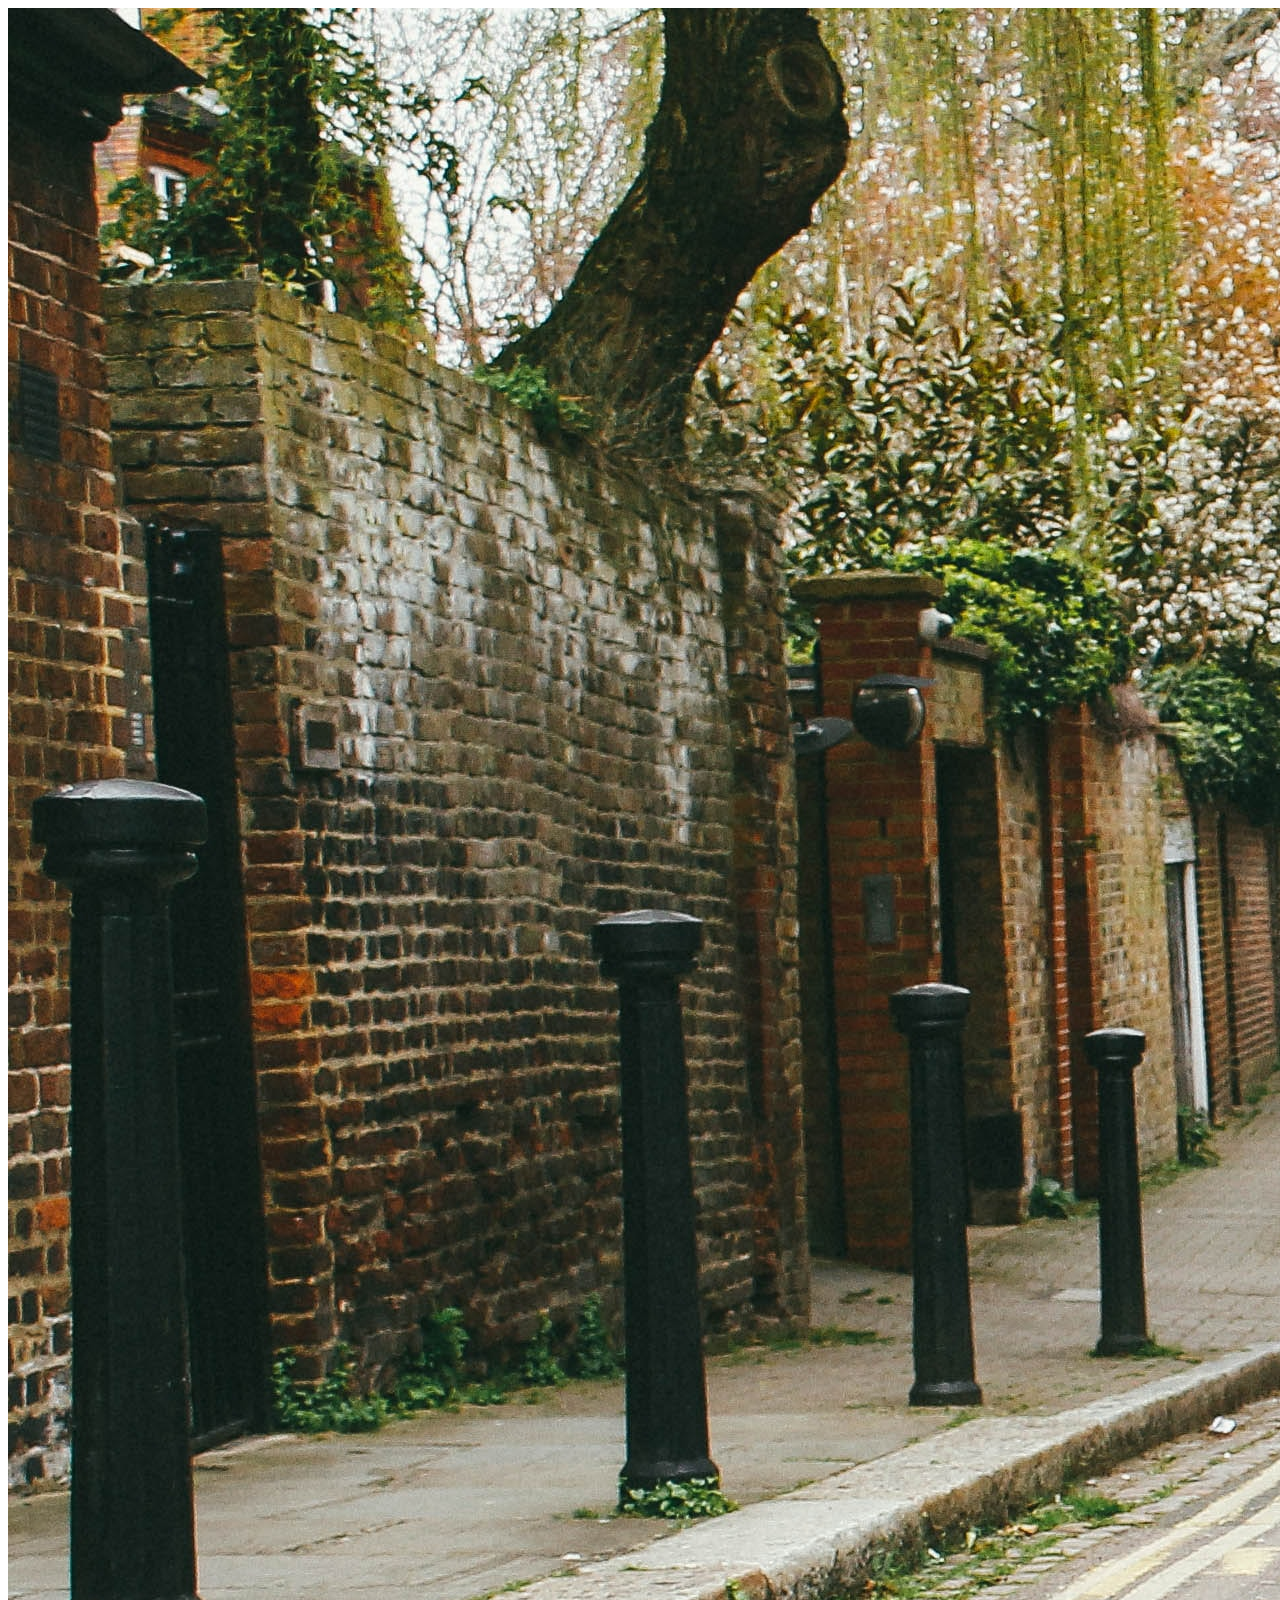
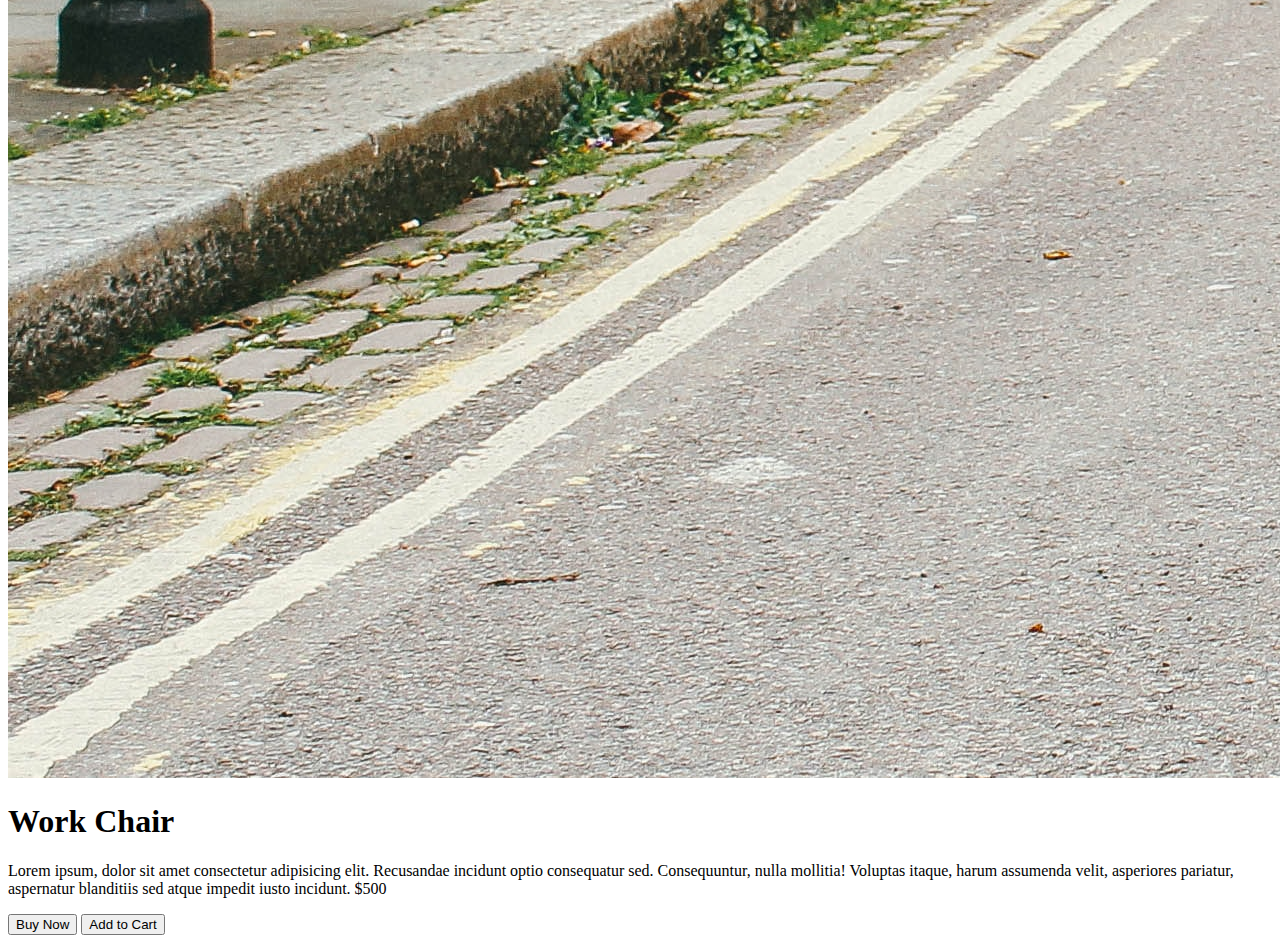
==== index.html @ 8987aeab "Added template HTML" ====
<!DOCTYPE html>
<html lang="en">
  <head>
    <meta charset="UTF-8" />
    <meta name="viewport" content="width=device-width, initial-scale=1.0" />
    <meta http-equiv="X-UA-Compatible" content="ie=edge" />
    <title>Work Chair</title>
    <link rel="stylesheet" href="style.css" />
  </head>
  <body>
    <main>
      <card>
        <img src="./chair.jpg" alt="Chair in greenery" srcset="" />
        <h1>Work Chair</h1>

        <p>
          Lorem ipsum, dolor sit amet consectetur adipisicing elit. Recusandae
          incidunt optio consequatur sed. Consequuntur, nulla mollitia! Voluptas
          itaque, harum assumenda velit, asperiores pariatur, aspernatur
          blanditiis sed atque impedit iusto incidunt. $500
        </p>

        <button>Buy Now</button>
        <button>Add to Cart</button>
      </card>
    </main>
    <!-- <script src="index.js"></script> -->
  </body>
</html>
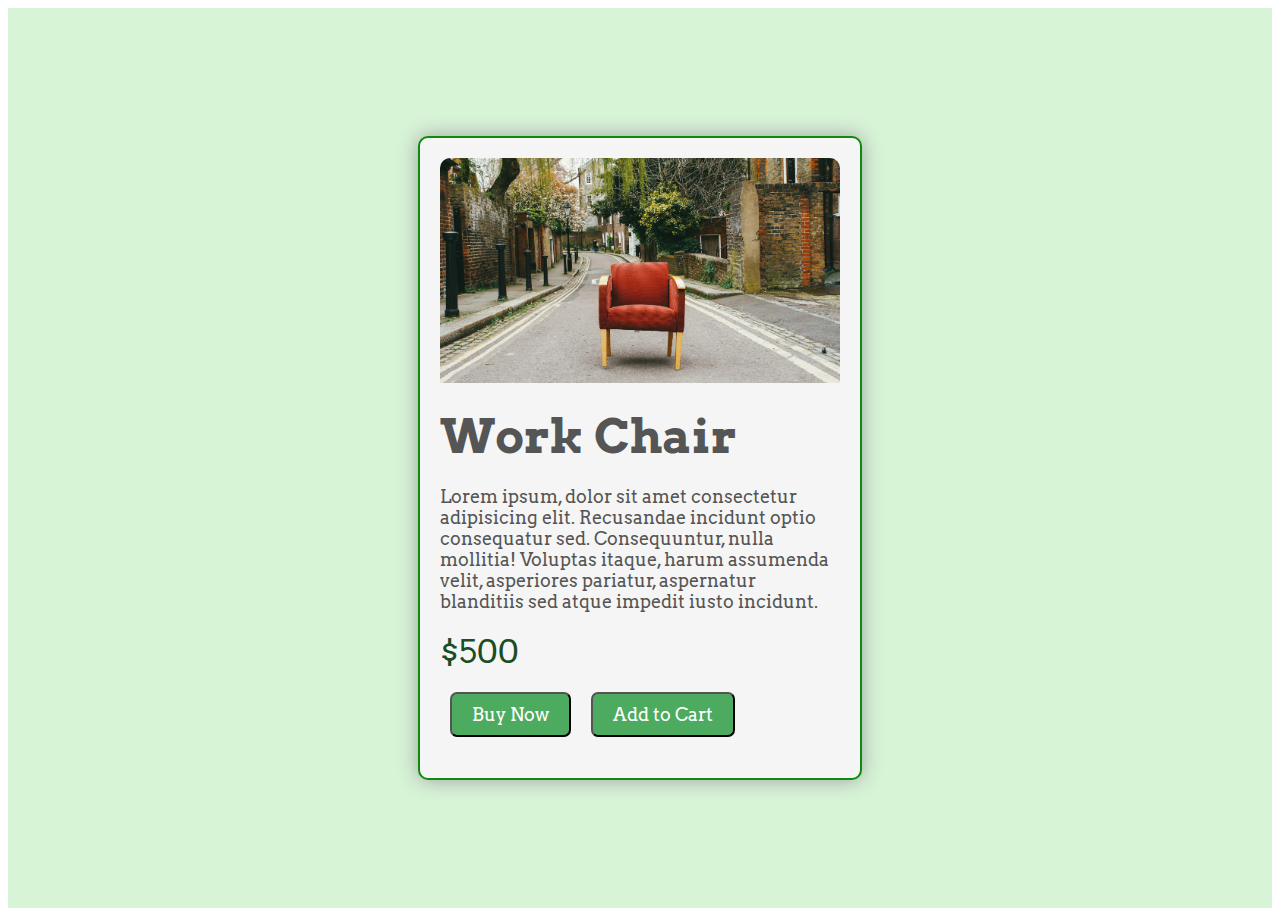
==== commit 38b5deb4: "basic card styling" ====
--- a/index.html
+++ b/index.html
@@ -6,6 +6,9 @@
     <meta http-equiv="X-UA-Compatible" content="ie=edge" />
     <title>Work Chair</title>
     <link rel="stylesheet" href="style.css" />
+    <link rel="preconnect" href="https://fonts.googleapis.com">
+    <link rel="preconnect" href="https://fonts.gstatic.com" crossorigin>
+    <link href="https://fonts.googleapis.com/css2?family=Arvo&display=swap" rel="stylesheet">
   </head>
   <body>
     <main>
@@ -17,11 +20,14 @@
           Lorem ipsum, dolor sit amet consectetur adipisicing elit. Recusandae
           incidunt optio consequatur sed. Consequuntur, nulla mollitia! Voluptas
           itaque, harum assumenda velit, asperiores pariatur, aspernatur
-          blanditiis sed atque impedit iusto incidunt. $500
+          blanditiis sed atque impedit iusto incidunt. 
         </p>
+        <span>$500</span>
 
-        <button>Buy Now</button>
-        <button>Add to Cart</button>
+        <div id="btn-div">
+          <button>Buy Now</button>
+          <button>Add to Cart</button>
+        </div>
       </card>
     </main>
     <!-- <script src="index.js"></script> -->
--- a/style.css
+++ b/style.css
@@ -0,0 +1,73 @@
+/* element selector */
+main {
+    display: flex;
+    justify-content: center;
+    align-items: center;
+    height: 100vh; /* relative unit - 100% of viewport height */
+    /* loaded google font */
+    font-family: 'Arvo', serif;
+    background-color: rgb(215, 244, 215);
+}
+
+/* style custom card tag */
+card {
+    background-color: #f5f5f5;
+    padding: 20px;
+    box-shadow: 0px 0px 20px 0px rgb(161, 159, 159);
+    border: 2px solid rgb(12, 140, 10);
+    border-radius: 10px;
+    width: 400px;
+    height: 600px;
+}
+
+img {
+    border-radius: 10px 10px 0px 0px;
+    max-width: 100%;
+    max-height: 70%; /* 70% of the card height */
+    object-fit: cover; /* fit the image inside the card element */
+}
+
+/* grouping selector */
+h1, p, button {
+    margin: 20px 0px;
+    /* text-align: center; */
+    font-size: 18px;
+    color: #555;
+}
+
+span {
+    font-size: 2em; /* relative unit */
+    display: block;
+    /* text-align: center; */
+    color: #1a4d23;
+    padding-bottom: 10px;
+}
+
+h1 {
+    font-weight: bold;
+    font-size: 3em;
+}
+
+button {
+    padding: 10px 20px;
+    border-radius: 7px;
+    background-color: #4dab60;
+    color: #fff;
+    margin: 10px;
+
+    /* hover effect */
+    cursor: pointer;
+    transition: background-color 0.2s ease-in-out;
+    font-family: 'Arvo', serif;
+}
+
+/* id selector */
+#btn-div {
+    display: flex;
+    justify-content: flex-start;
+}
+
+/* pseudo-class selector */
+button:hover {
+    background-color: #1a4d23;
+}
